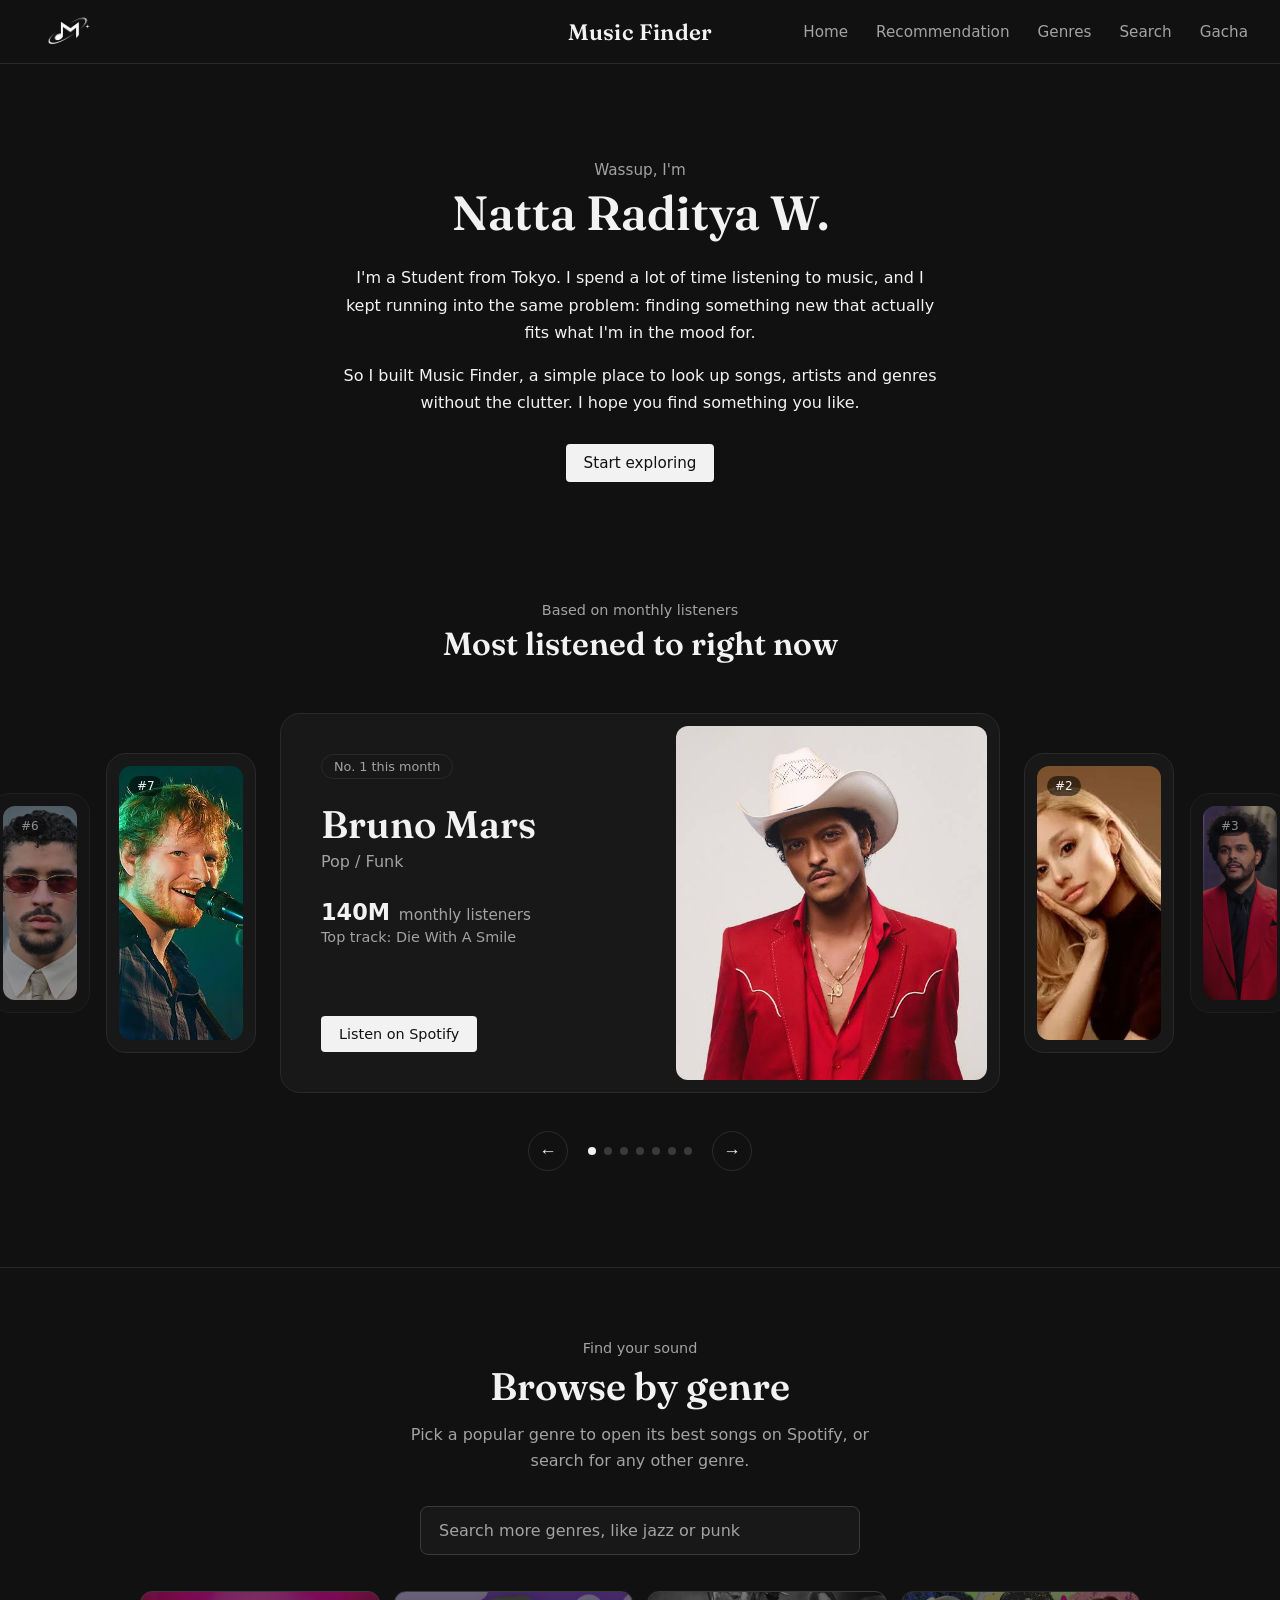
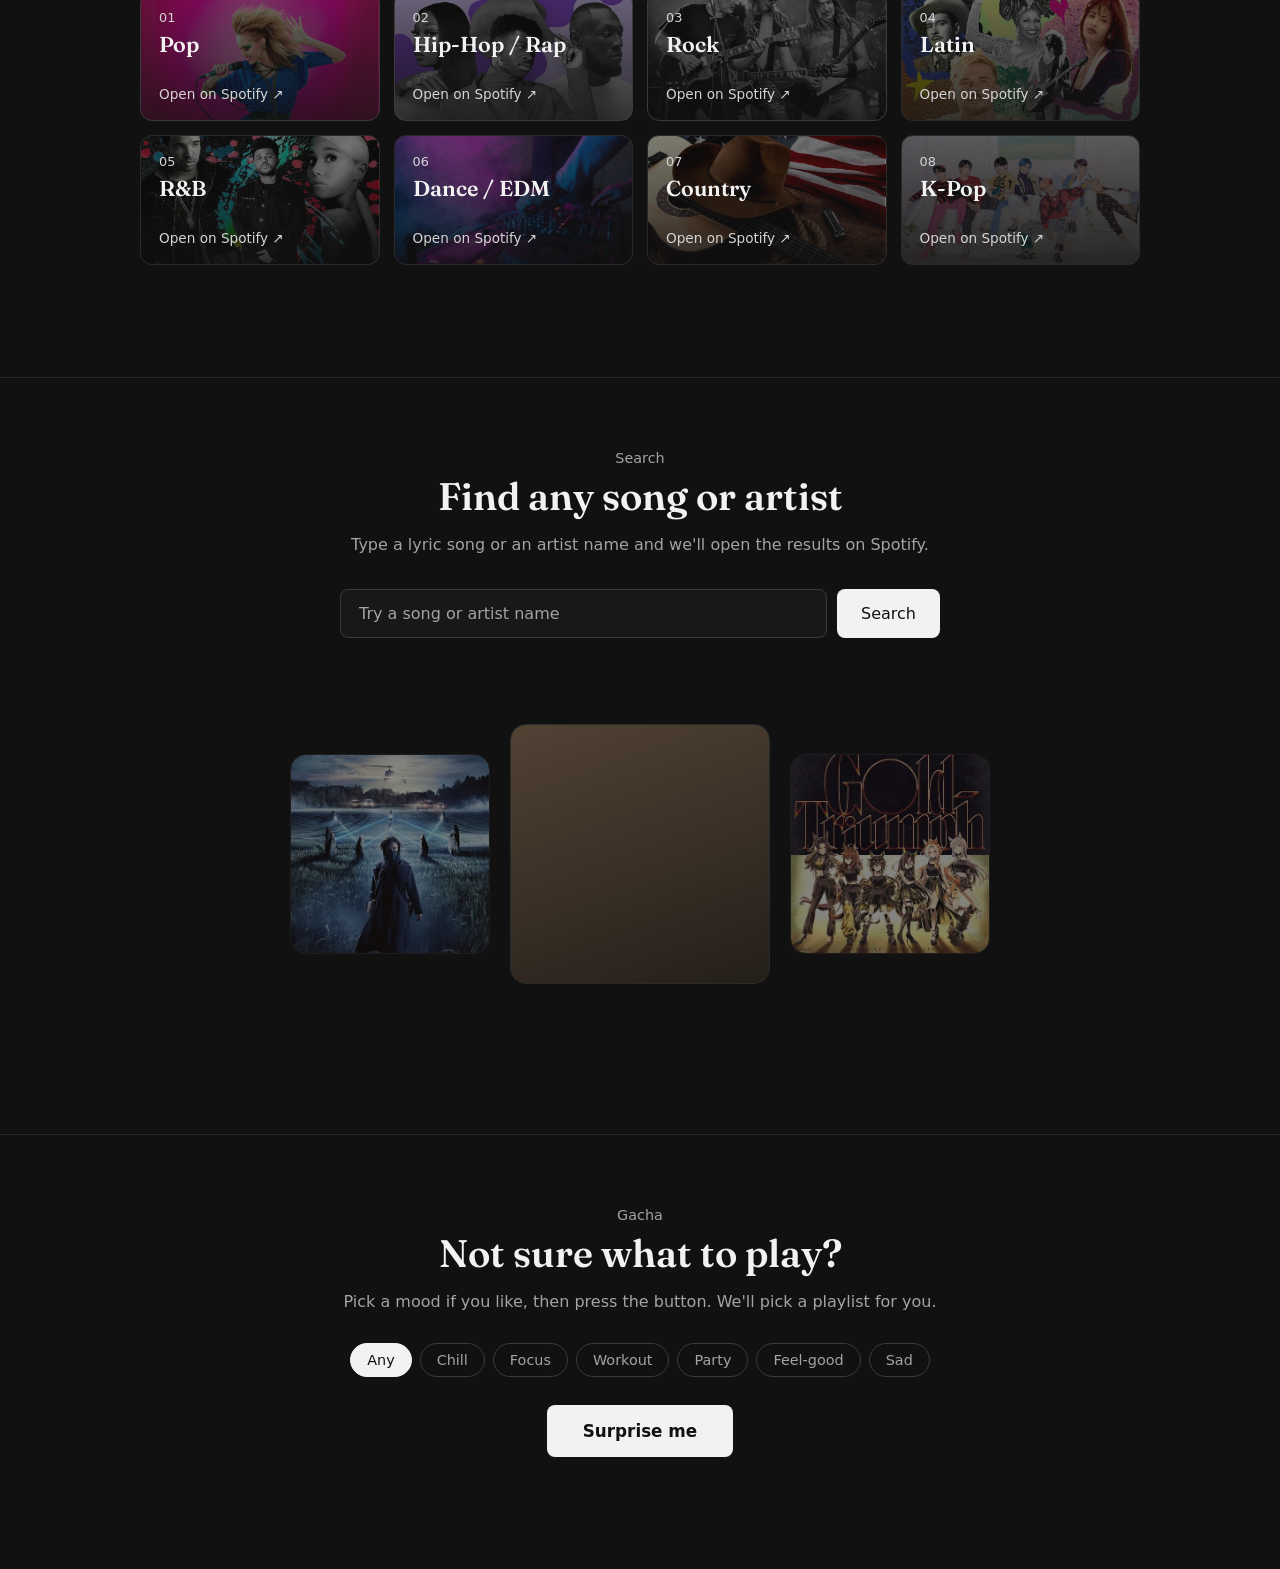
==== index.html @ 2c3370ac "Add files via upload" ====
<!DOCTYPE html>
<html lang="en">
<head>
  <meta charset="UTF-8">
  <meta name="viewport" content="width=device-width, initial-scale=1.0">
  <title>Music Finder</title>
  <link rel="stylesheet" href="musicfinder.css">
   <link rel="preconnect" href="https://fonts.googleapis.com">
  <link rel="preconnect" href="https://fonts.gstatic.com" crossorigin>
  <link href="https://fonts.googleapis.com/css2?family=Fraunces:opsz,wght@9..144,500;9..144,600&display=swap" rel="stylesheet">
</head>
<body>

  <header class="site-header">
    <a href="/" class="logo" aria-label="Music Finder home">
      <img src="LogoRB.png" alt="Music Finder logo">
    </a>

    <h1 class="site-title">Music Finder</h1>

    <nav class="site-nav" aria-label="Main">
      <ul>
        <li><a href="#">Home</a></li>
        <li><a href="#stage">Recommendation</a></li>
        <li><a href="#genres">Genres</a></li>
        <li><a href="#search">Search</a></li>
        <li><a href="#surprise">Gacha</a></li>
      </ul>
    </nav>
  </header>

    <main class="intro">
    <div class="intro-inner">
      <p class="intro-label">Wassup, I'm</p>
      <h2 class="intro-name"><!-- Natta Raditya W. -->Natta Raditya W.</h2>
 
      <p>
        I'm a Student from Tokyo. I spend a lot
        of time listening to music, and I kept running into the same problem:
        finding something new that actually fits what I'm in the mood for.
      </p>
      <p>
        So I built Music Finder, a simple place to look up songs, artists and
        genres without the clutter. I hope you find something you like.
      </p>
 
      <a href="#" class="intro-link">Start exploring</a>
    </div>
  </main>

  <section class="hero" aria-labelledby="hero-title">
    <div class="hero-head">
      <p class="hero-label">Based on monthly listeners</p>
      <h2 id="hero-title" class="hero-title">Most listened to right now</h2>
    </div>
 
    <div class="stage" id="stage"></div>
 
    <div class="hero-controls">
      <button class="arrow" id="prev" aria-label="Previous artist">&#8592;</button>
      <div class="dots" id="dots"></div>
      <button class="arrow" id="next" aria-label="Next artist">&#8594;</button>
    </div>
  </section>

   <section class="genres" id="genres" aria-labelledby="genres-title">
    <div class="genres-inner">
      <p class="genres-label">Find your sound</p>
      <h2 id="genres-title" class="genres-title">Browse by genre</h2>
      <p class="genres-help">Pick a popular genre to open its best songs on Spotify, or search for any other genre.</p>
 
      <div class="genre-search-wrap">
        <label for="genre-search" class="sr-only">Search genres</label>
        <input id="genre-search" class="genre-search" type="search" placeholder="Search more genres, like jazz or punk" autocomplete="off">
      </div>
 
      <div class="genre-grid" id="genre-grid"></div>
      <p class="genre-note" id="genre-note" hidden></p>
    </div>
  </section>

   <section class="search" id="search" aria-labelledby="search-title">
    <div class="search-inner">
      <p class="search-label">Search</p>
      <h2 id="search-title" class="search-title">Find any song or artist</h2>
      <p class="search-help">Type a lyric song or an artist name and we'll open the results on Spotify.</p>
 
      <form class="song-form" id="song-form" role="search">
        <label for="song-input" class="sr-only">Song or artist name</label>
        <input id="song-input" class="song-input" type="search" placeholder="Try a song or artist name" autocomplete="off">
        <button type="submit" class="song-btn">Search</button>
      </form>
    </div>

     <div class="pic-stage" id="pic-stage" aria-label="Pictures"></div>

  </section>

  <section class="surprise" id="surprise" aria-labelledby="surprise-title">
  <div class="surprise-inner">
    <p class="surprise-label">Gacha</p>
    <h2 id="surprise-title" class="surprise-title">Not sure what to play?</h2>
    <p class="surprise-help">Pick a mood if you like, then press the button. We'll pick a playlist for you.</p>
 
    <div class="mood-row" id="mood-row" role="group" aria-label="Pick a mood"></div>
 
    <button type="button" class="surprise-btn" id="surprise-btn">Surprise me</button>
 
    <div class="surprise-result" id="surprise-result" aria-live="polite" hidden>
      <p class="result-mood" id="result-mood"></p>
      <h3 class="result-title" id="result-title"></h3>
      <a class="result-link" id="result-link" target="_blank" rel="noopener">Open on Spotify &#8599;</a>
    </div>
 
    <div class="surprise-history" id="surprise-history" hidden>
      <p>Earlier picks</p>
      <ul id="history-list"></ul>
    </div>
  </div>
</section>
 
  <script src="musicfinder.js"></script>
  <script src="musicgenre.js"></script>
  <script src="musicsearcher.js"></script>
  <script src="musicgacha.js"></script>

</body>
</html>
---- musicfinder.css ----
:root {
  --bg: #111111;
  --text: #f2f2f2;
  --muted: #a3a3a3;
  --border: #2a2a2a;
  --header-height: 64px;
  --font-display: "Fraunces", Georgia, "Times New Roman", serif;
}

html {
  scroll-behavior: smooth;
  scroll-padding-top: var(--header-height);
}

* {
  box-sizing: border-box;
  margin: 0;
  padding: 0;
}

body {
  font-family: system-ui, -apple-system, "Segoe UI", Roboto, sans-serif;
  background: var(--bg);
  color: var(--text);
}

.site-header {
  display: grid;
  grid-template-columns: 1fr auto 1fr;
  align-items: center;
  height: var(--header-height);
  padding: 0 32px;
  border-bottom: 1px solid var(--border);
  background: var(--bg);
  position: sticky;
  top: 0;
  z-index: 100;
}

.logo {
  justify-self: start;
  display: flex;
  align-items: center;
}

.logo img {
  height: 48px;
  width: auto;
  display: block;
}

.site-title {
  font-family: var(--font-display);
  font-size: 1.4rem;
  font-weight: 600;
  letter-spacing: 0.01em;
}

.site-nav {
  justify-self: end;
}

.site-nav ul {
  display: flex;
  gap: 28px;
  list-style: none;
}

.site-nav a {
  color: var(--muted);
  text-decoration: none;
  font-size: 0.95rem;
}

.site-nav a:hover,
.site-nav a:focus-visible {
  color: var(--text);
  text-decoration: underline;
  text-underline-offset: 6px;
}

@media (max-width: 720px) {
  .site-header {
    grid-template-columns: 1fr;
    height: auto;
    padding: 12px 16px;
    gap: 8px;
    justify-items: center;
  }

  .logo,
  .site-nav {
    justify-self: center;
  }

  .site-nav ul {
    gap: 18px;
  }
}

.intro {
  display: flex;
  justify-content: center;
  padding: 96px 32px;
}

.intro-inner {
  max-width: 600px;
  text-align: center;
}

.intro-label {
  color: var(--muted);
  font-size: 0.95rem;
  margin-bottom: 4px;
}

.intro-name {
  font-family: var(--font-display);
  font-size: 3rem;
  font-weight: 600;
  line-height: 1.15;
  margin-bottom: 24px;
}

.intro-inner p {
  line-height: 1.7;
  margin-bottom: 16px;
}

.intro-inner p.intro-label {
  line-height: 1.4;
  margin-bottom: 4px;
}

.intro-link {
  display: inline-block;
  margin-top: 12px;
  padding: 10px 18px;
  color: var(--bg);
  background: var(--text);
  text-decoration: none;
  font-size: 0.95rem;
  border-radius: 4px;
}

.intro-link:hover,
.intro-link:focus-visible {
  background: #d4d4d4;
}

@media (max-width: 720px) {
  .intro {
    padding: 56px 20px;
  }

  .intro-name {
    font-size: 2rem;
  }
}

/* Hero slider */
.hero {
  padding: 24px 0 96px;
  overflow: hidden;
}

.hero-head {
  text-align: center;
  margin-bottom: 40px;
  padding: 0 20px;
}

.hero-label {
  color: var(--muted);
  font-size: 0.9rem;
  margin-bottom: 6px;
}

.hero-title {
  font-family: var(--font-display);
  font-size: 2rem;
  font-weight: 600;
}

.stage {
  position: relative;
  height: 400px;
  max-width: 1280px;
  margin: 0 auto;
  touch-action: pan-y;
  user-select: none;
}

.slide {
  position: absolute;
  top: 50%;
  left: 50%;
  width: 100px;
  height: 220px;
  background: #181818;
  border: 1px solid var(--border);
  border-radius: 20px;
  overflow: hidden;
  cursor: pointer;
  opacity: 0;
  pointer-events: none;
  transform: translate(-50%, -50%);
  transition: transform 0.5s ease, width 0.5s ease, height 0.5s ease, opacity 0.4s ease;
}

.slide[data-pos="0"]  { width: 720px; height: 380px; opacity: 1; cursor: default; pointer-events: auto; z-index: 3; }
.slide[data-pos="-1"] { width: 150px; height: 300px; opacity: 1; pointer-events: auto; z-index: 2; transform: translate(calc(-50% - 459px), -50%); }
.slide[data-pos="1"]  { width: 150px; height: 300px; opacity: 1; pointer-events: auto; z-index: 2; transform: translate(calc(-50% + 459px), -50%); }
.slide[data-pos="-2"] { opacity: 0.55; pointer-events: auto; z-index: 1; transform: translate(calc(-50% - 600px), -50%); }
.slide[data-pos="2"]  { opacity: 0.55; pointer-events: auto; z-index: 1; transform: translate(calc(-50% + 600px), -50%); }

.slide:not([data-pos="0"]):hover { border-color: #444; }

/* Text side (only visible on the centre card) */
.slide-info {
  position: absolute;
  top: 0;
  left: 0;
  bottom: 0;
  width: 55%;
  padding: 40px;
  display: flex;
  flex-direction: column;
  align-items: flex-start;
  opacity: 0;
  transition: opacity 0.2s ease;
}

.slide[data-pos="0"] .slide-info {
  opacity: 1;
  transition: opacity 0.4s ease 0.25s;
}

.slide-rank {
  font-size: 0.8rem;
  color: var(--muted);
  border: 1px solid var(--border);
  border-radius: 999px;
  padding: 4px 12px;
  margin-bottom: 24px;
}

.slide-name {
  font-family: var(--font-display);
  font-size: 2.4rem;
  font-weight: 600;
  line-height: 1.1;
  margin-bottom: 6px;
}

.slide-genre {
  color: var(--muted);
  margin-bottom: 28px;
}

.slide-listeners {
  font-size: 0.95rem;
  color: var(--muted);
  margin-bottom: 4px;
}

.slide-listeners strong {
  color: var(--text);
  font-size: 1.4rem;
  font-weight: 600;
  margin-right: 4px;
}

.slide-track {
  font-size: 0.9rem;
  color: var(--muted);
}

.slide-btn {
  margin-top: auto;
  padding: 10px 18px;
  background: var(--text);
  color: var(--bg);
  text-decoration: none;
  font-size: 0.9rem;
  border-radius: 4px;
}

.slide-btn:hover,
.slide-btn:focus-visible {
  background: #d4d4d4;
}

/* Art side (fills the whole card on the small ones) */
.slide-art {
  position: absolute;
  top: 12px;
  bottom: 12px;
  left: 12px;
  right: 12px;
  border-radius: 12px;
  background-color: hsl(var(--h) 18% 18%);
  background-image: linear-gradient(160deg, hsl(var(--h) 22% 26%), hsl(var(--h) 18% 12%));
  background-size: cover;
  background-position: center;
  display: flex;
  align-items: center;
  justify-content: center;
  transition: left 0.5s ease;
}

.slide[data-pos="0"] .slide-art {
  left: 55%;
}

.slide-initials {
  font-family: var(--font-display);
  font-size: 3rem;
  font-weight: 600;
  color: rgba(255, 255, 255, 0.35);
}

.slide[data-pos="0"] .slide-initials {
  font-size: 6rem;
}

.slide-badge {
  position: absolute;
  top: 10px;
  left: 10px;
  font-size: 0.75rem;
  color: var(--text);
  background: rgba(0, 0, 0, 0.55);
  padding: 3px 8px;
  border-radius: 999px;
}

.slide[data-pos="0"] .slide-badge {
  display: none;
}

/* Controls */
.hero-controls {
  display: flex;
  align-items: center;
  justify-content: center;
  gap: 20px;
  margin-top: 28px;
}

.arrow {
  width: 40px;
  height: 40px;
  border-radius: 50%;
  border: 1px solid var(--border);
  background: transparent;
  color: var(--text);
  font-size: 1.1rem;
  cursor: pointer;
}

.arrow:hover,
.arrow:focus-visible {
  border-color: #555;
}

.dots {
  display: flex;
  gap: 8px;
}

.dot {
  width: 8px;
  height: 8px;
  padding: 0;
  border: 0;
  border-radius: 50%;
  background: #3a3a3a;
  cursor: pointer;
}

.dot.active {
  background: var(--text);
}

@media (max-width: 1100px) {
  .slide[data-pos="-2"],
  .slide[data-pos="2"] { opacity: 0; pointer-events: none; }
}

@media (max-width: 800px) {
  .stage { height: 460px; }

  .slide[data-pos="0"] { width: min(86vw, 420px); height: 440px; }

  .slide[data-pos="-1"],
  .slide[data-pos="1"] { width: 60px; height: 300px; }
  .slide[data-pos="-1"] { transform: translate(calc(-50% - min(43vw, 210px) - 20px), -50%); }
  .slide[data-pos="1"]  { transform: translate(calc(-50% + min(43vw, 210px) + 20px), -50%); }

  /* centre card stacks: photo on top, text below */
  .slide-info { top: 52%; width: 100%; padding: 20px 24px; }
  .slide[data-pos="0"] .slide-art { left: 12px; bottom: 50%; }
  .slide-name { font-size: 1.8rem; }
  .slide-genre { margin-bottom: 12px; }
  .slide-rank { margin-bottom: 12px; }
  .slide-track { display: none; }
  .slide-initials { font-size: 2rem; }
  .slide[data-pos="0"] .slide-initials { font-size: 4rem; }
}

@media (prefers-reduced-motion: reduce) {
  .slide, .slide-art, .slide-info { transition: none !important; }
}

.sr-only {
  position: absolute;
  width: 1px;
  height: 1px;
  overflow: hidden;
  clip: rect(0 0 0 0);
  white-space: nowrap;
}
 
.genres {
  padding: 72px 32px 112px;
  border-top: 1px solid var(--border);
}
 
.genres-inner {
  max-width: 1000px;
  margin: 0 auto;
  text-align: center;
}
 
.genres-label {
  color: var(--muted);
  font-size: 0.9rem;
  margin-bottom: 6px;
}
 
.genres-title {
  font-family: var(--font-display);
  font-size: 2.4rem;
  font-weight: 600;
  margin-bottom: 12px;
}
 
.genres-help {
  color: var(--muted);
  max-width: 480px;
  margin: 0 auto 32px;
  line-height: 1.6;
}
 
.genre-search-wrap {
  max-width: 440px;
  margin: 0 auto 36px;
}
 
.genre-search {
  width: 100%;
  padding: 14px 18px;
  font: inherit;
  color: var(--text);
  background: #181818;
  border: 1px solid #3a3a3a;
  border-radius: 8px;
}
 
.genre-search::placeholder {
  color: var(--muted);
}
 
.genre-search:focus {
  outline: 2px solid var(--text);
  outline-offset: 2px;
}
 
.genre-grid {
  display: grid;
  grid-template-columns: repeat(4, 1fr);
  gap: 14px;
  text-align: left;
}
 
.genre-card {
  display: flex;
  flex-direction: column;
  min-height: 130px;
  padding: 18px;
  color: var(--text);
  text-decoration: none;
  background: #181818;
  border: 1px solid var(--border);
  border-radius: 12px;
  transition: border-color 0.2s ease, background 0.2s ease;
}
 
.genre-card:hover,
.genre-card:focus-visible {
  background: #202020;
  border-color: #666;
}
 
.genre-rank {
  font-size: 0.8rem;
  color: var(--muted);
}
 
.genre-name {
  font-family: var(--font-display);
  font-size: 1.35rem;
  font-weight: 600;
  margin-top: 6px;
}
 
.genre-go {
  margin-top: auto;
  font-size: 0.85rem;
  color: var(--muted);
}
 
.genre-card:hover .genre-go,
.genre-card:focus-visible .genre-go {
  color: var(--text);
}

.genre-card.has-image {
  background-image: linear-gradient(rgba(17, 17, 17, 0.55), rgba(17, 17, 17, 0.85)), var(--img);
  background-size: cover;
  background-position: center;
}
 
.genre-card.has-image:hover,
.genre-card.has-image:focus-visible {
  background-image: linear-gradient(rgba(17, 17, 17, 0.35), rgba(17, 17, 17, 0.8)), var(--img);
}
 
.genre-card.has-image .genre-rank,
.genre-card.has-image .genre-go {
  color: #d4d4d4;
}

.genre-card:nth-child(-n+3) {
  border-color: #3a3a3a;
}
 
.genre-note {
  color: var(--muted);
  margin-top: 8px;
}
 
.genre-note a {
  color: var(--text);
  text-underline-offset: 4px;
}
 
@media (max-width: 900px) {
  .genre-grid { grid-template-columns: repeat(3, 1fr); }
}
 
@media (max-width: 640px) {
  .genres { padding: 56px 16px 80px; }
  .genres-title { font-size: 2rem; }
  .genre-grid { grid-template-columns: repeat(2, 1fr); gap: 10px; }
  .genre-card { min-height: 110px; padding: 14px; }
}

.search {
  padding: 72px 32px 120px;
  border-top: 1px solid var(--border);
}
 
.search-inner {
  max-width: 600px;
  margin: 0 auto;
  text-align: center;
}
 
.search-label {
  color: var(--muted);
  font-size: 0.9rem;
  margin-bottom: 6px;
}
 
.search-title {
  font-family: var(--font-display);
  font-size: 2.4rem;
  font-weight: 600;
  margin-bottom: 12px;
}
 
.search-help {
  color: var(--muted);
  line-height: 1.6;
  margin-bottom: 32px;
}
 
.song-form {
  display: flex;
  gap: 10px;
}
 
.song-input {
  flex: 1;
  min-width: 0;
  padding: 14px 18px;
  font: inherit;
  color: var(--text);
  background: #181818;
  border: 1px solid #3a3a3a;
  border-radius: 8px;
}
 
.song-input::placeholder {
  color: var(--muted);
}
 
.song-input:focus {
  outline: 2px solid var(--text);
  outline-offset: 2px;
}
 
.song-btn {
  padding: 14px 24px;
  font: inherit;
  color: var(--bg);
  background: var(--text);
  border: 0;
  border-radius: 8px;
  cursor: pointer;
}
 
.song-btn:hover,
.song-btn:focus-visible {
  background: #d4d4d4;
}
 
@media (max-width: 640px) {
  .search { padding: 56px 16px 80px; }
  .search-title { font-size: 2rem; }
  .song-form { flex-direction: column; }
}

.surprise {
  padding: 72px 32px 112px;
  border-top: 1px solid var(--border);
}
 
.surprise-inner {
  max-width: 640px;
  margin: 0 auto;
  text-align: center;
}
 
.surprise-label {
  color: var(--muted);
  font-size: 0.9rem;
  margin-bottom: 6px;
}
 
.surprise-title {
  font-family: var(--font-display);
  font-size: 2.4rem;
  font-weight: 600;
  margin-bottom: 12px;
}
 
.surprise-help {
  color: var(--muted);
  line-height: 1.6;
  margin-bottom: 28px;
}
 
.mood-row {
  display: flex;
  flex-wrap: wrap;
  justify-content: center;
  gap: 8px;
  margin-bottom: 28px;
}
 
.mood-chip {
  padding: 8px 16px;
  font: inherit;
  font-size: 0.9rem;
  color: var(--muted);
  background: transparent;
  border: 1px solid #3a3a3a;
  border-radius: 999px;
  cursor: pointer;
}
 
.mood-chip:hover,
.mood-chip:focus-visible {
  color: var(--text);
  border-color: #666;
}
 
.mood-chip[aria-pressed="true"] {
  color: var(--bg);
  background: var(--text);
  border-color: var(--text);
}
 
.surprise-btn {
  padding: 16px 36px;
  font: inherit;
  font-size: 1.05rem;
  font-weight: 600;
  color: var(--bg);
  background: var(--text);
  border: 0;
  border-radius: 8px;
  cursor: pointer;
}
 
.surprise-btn:hover,
.surprise-btn:focus-visible {
  background: #d4d4d4;
}
 
.surprise-result {
  margin: 36px auto 0;
  padding: 28px 24px;
  background: #181818;
  border: 1px solid #3a3a3a;
  border-radius: 12px;
}
 
.surprise-result[hidden],
.surprise-history[hidden] {
  display: none;
}
 
.result-mood {
  color: var(--muted);
  font-size: 0.85rem;
  margin-bottom: 6px;
}
 
.result-title {
  font-family: var(--font-display);
  font-size: 1.8rem;
  font-weight: 600;
  margin-bottom: 20px;
}
 
.result-link {
  display: inline-block;
  padding: 10px 18px;
  color: var(--text);
  text-decoration: none;
  font-size: 0.95rem;
  border: 1px solid #666;
  border-radius: 4px;
}
 
.result-link:hover,
.result-link:focus-visible {
  background: #202020;
}
 
.surprise-history {
  margin-top: 24px;
  color: var(--muted);
  font-size: 0.9rem;
}
 
.surprise-history ul {
  list-style: none;
  display: flex;
  flex-wrap: wrap;
  justify-content: center;
  gap: 4px 18px;
  margin-top: 8px;
}
 
.surprise-history a {
  color: var(--muted);
  text-underline-offset: 4px;
}
 
.surprise-history a:hover,
.surprise-history a:focus-visible {
  color: var(--text);
}
 
@media (max-width: 640px) {
  .surprise { padding: 56px 16px 80px; }
  .surprise-title { font-size: 2rem; }
}

.pic-stage {
  position: relative;
  height: 320px;
  max-width: 1000px;
  margin: 56px auto 0;
  overflow: hidden;
}
 
.pic-slide {
  position: absolute;
  top: 50%;
  left: 50%;
  width: 260px;
  height: 260px;
  border-radius: 16px;
  border: 1px solid var(--border);
  background-color: hsl(var(--h) 18% 18%);
  background-image: var(--img), linear-gradient(160deg, hsl(var(--h) 22% 26%), hsl(var(--h) 18% 12%));
  background-size: cover;
  background-position: center;
  opacity: 0;
  cursor: pointer;
  transform: translate(-50%, -50%);
  transition: transform 0.6s ease, width 0.6s ease, height 0.6s ease, opacity 0.5s ease;
}
 
.pic-slide[data-pos="0"]  { opacity: 1; z-index: 2; cursor: default; }
.pic-slide[data-pos="-1"] { opacity: 0.5; z-index: 1; width: 200px; height: 200px; transform: translate(calc(-50% - 250px), -50%); }
.pic-slide[data-pos="1"]  { opacity: 0.5; z-index: 1; width: 200px; height: 200px; transform: translate(calc(-50% + 250px), -50%); }
 
@media (max-width: 640px) {
  .pic-stage { height: 220px; margin-top: 40px; }
  .pic-slide[data-pos="0"] { width: 78vw; height: 200px; }
  .pic-slide[data-pos="-1"] { width: 60px; height: 160px; transform: translate(calc(-50% - 44vw), -50%); }
  .pic-slide[data-pos="1"]  { width: 60px; height: 160px; transform: translate(calc(-50% + 44vw), -50%); }
}
 
@media (prefers-reduced-motion: reduce) {
  .pic-slide { transition: none !important; }
}
 
@media (max-width: 640px) {
  .search { padding: 56px 16px 80px; }
  .search-title { font-size: 2rem; }
  .song-form { flex-direction: column; }
}
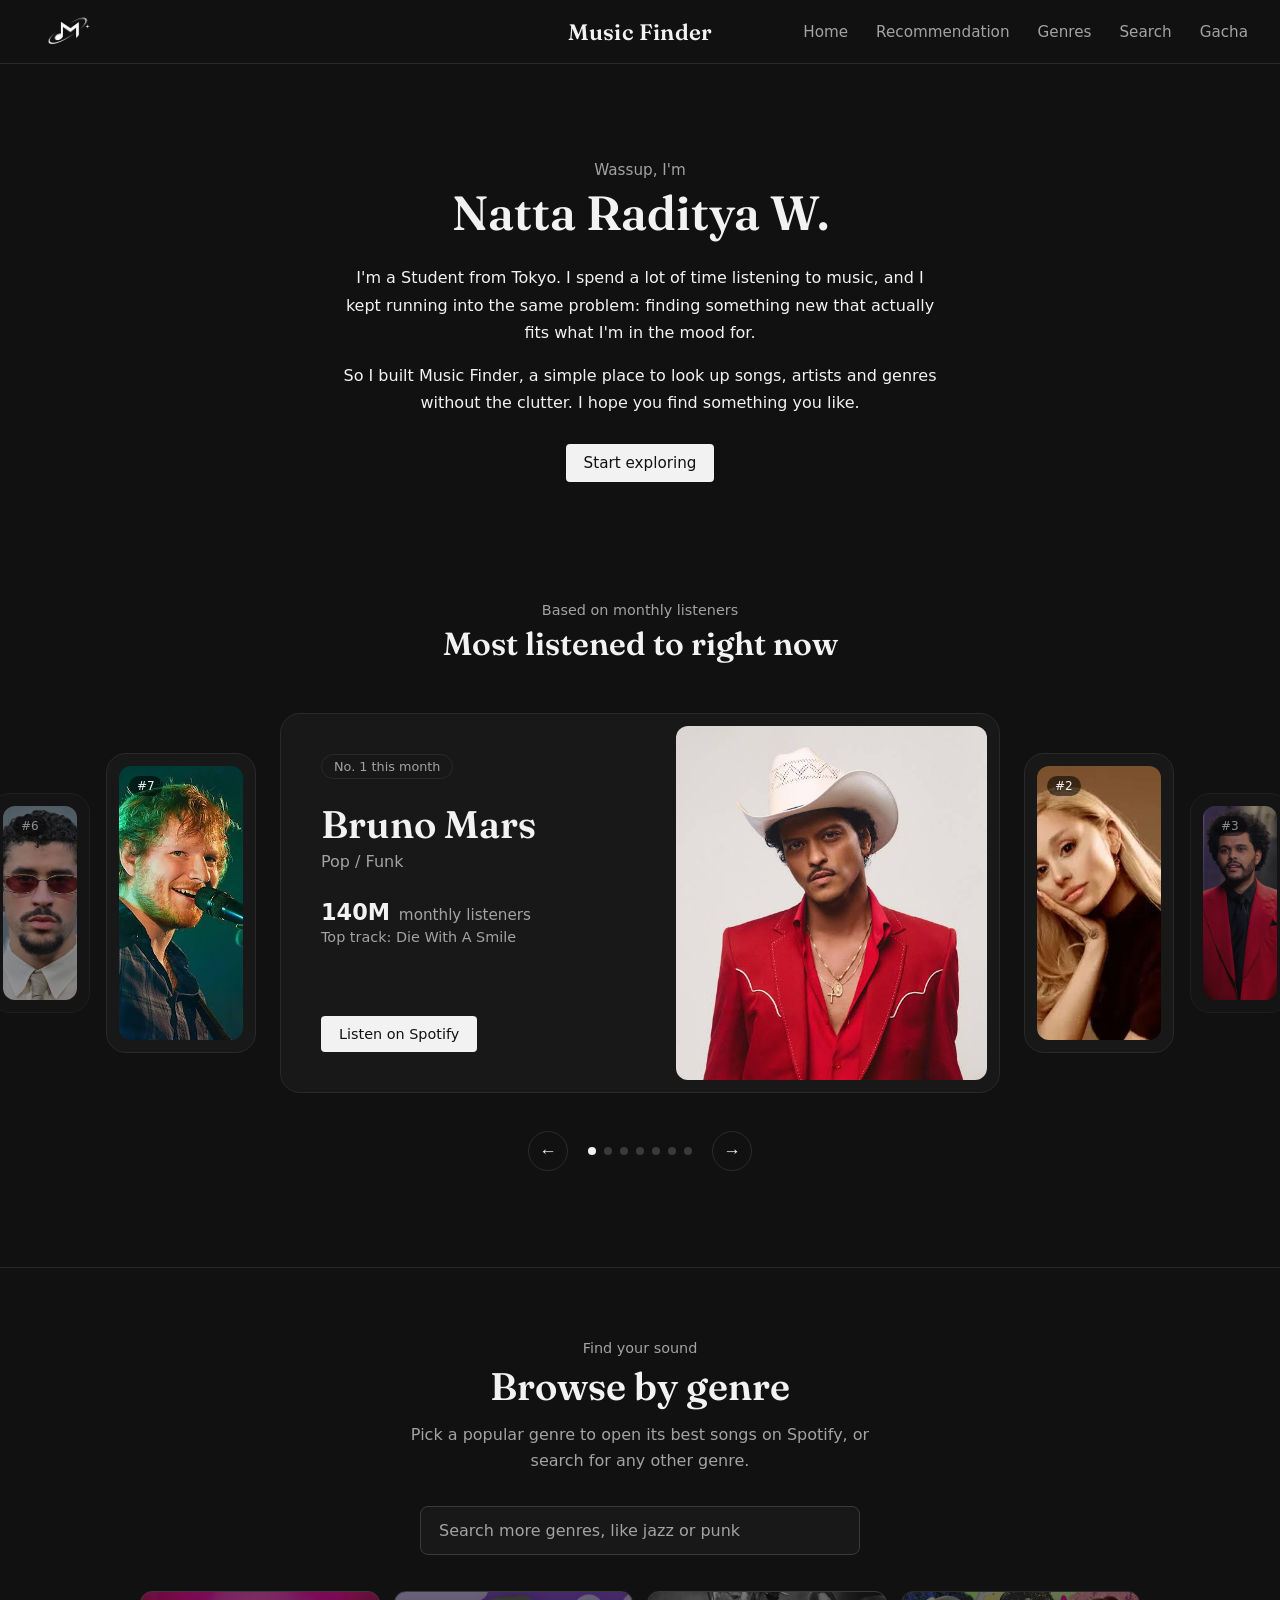
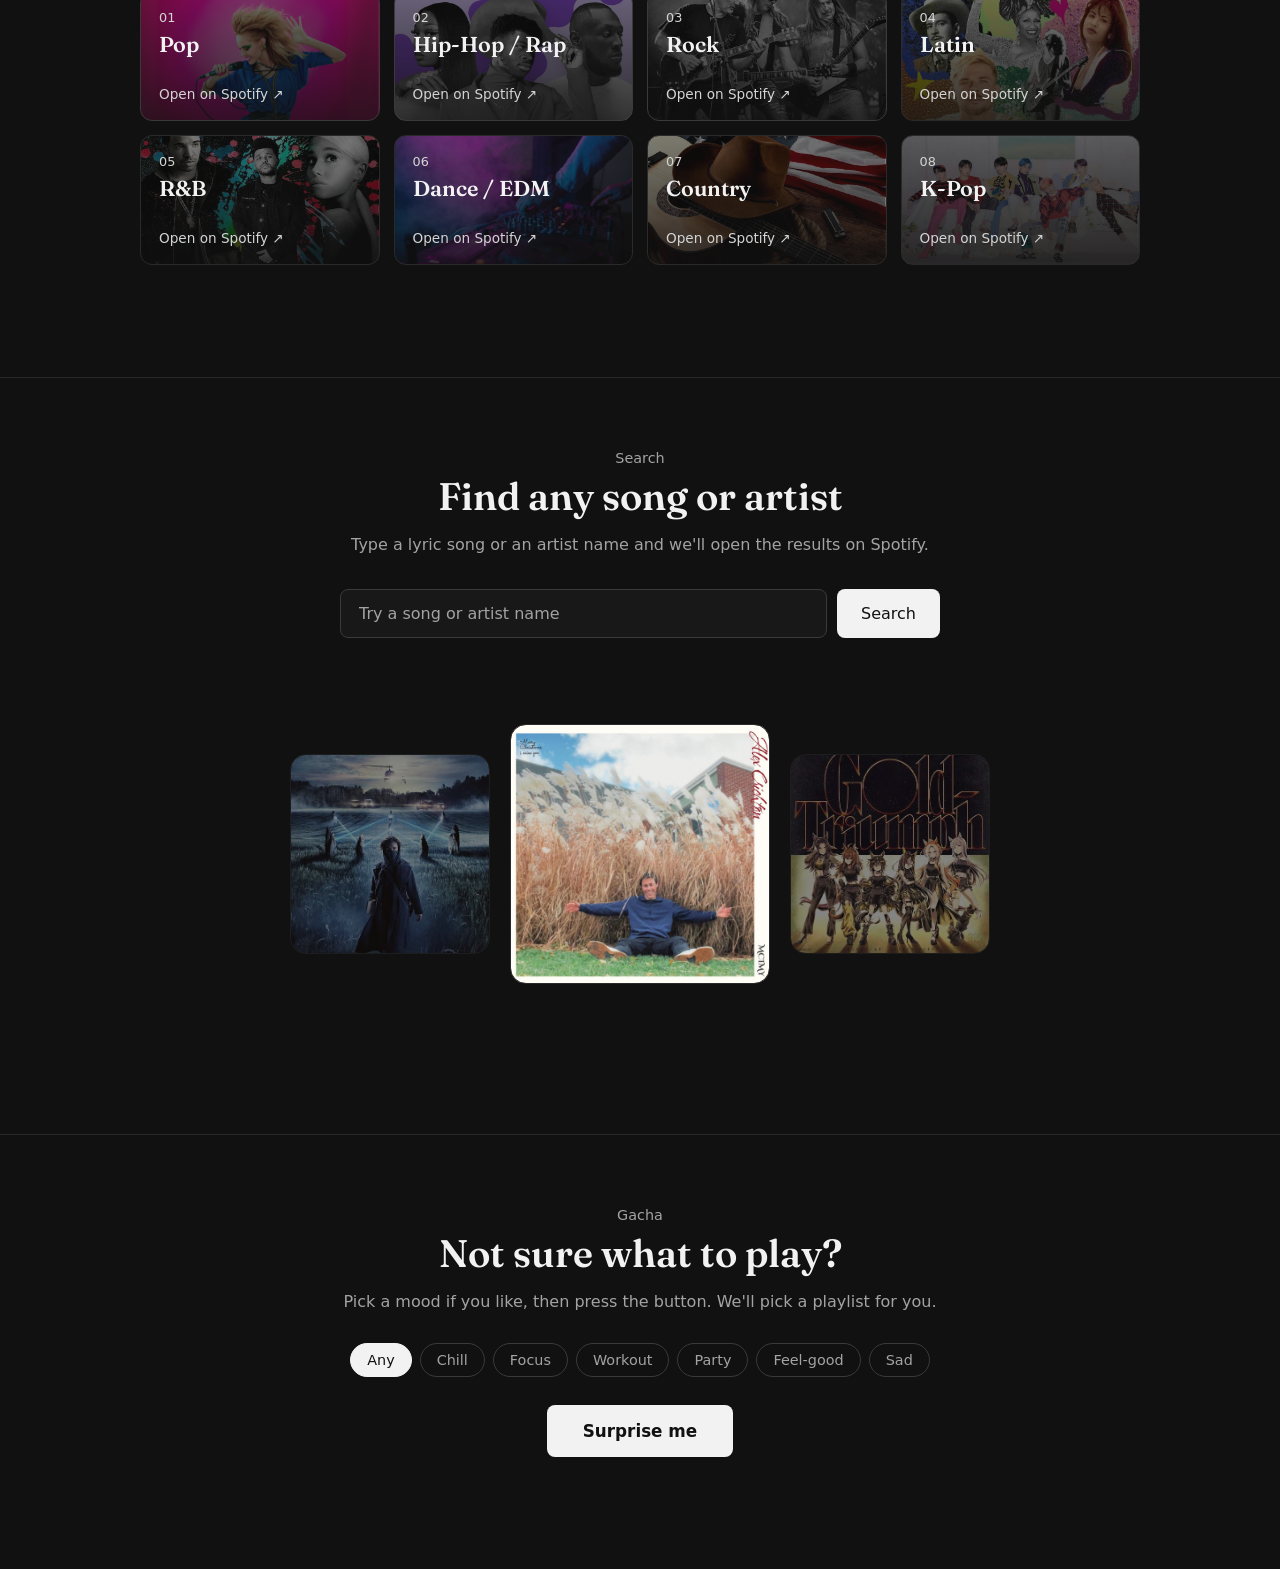
==== commit 1c15b473: "Add favicon link to index.html" ====
--- a/index.html
+++ b/index.html
@@ -8,6 +8,7 @@
    <link rel="preconnect" href="https://fonts.googleapis.com">
   <link rel="preconnect" href="https://fonts.gstatic.com" crossorigin>
   <link href="https://fonts.googleapis.com/css2?family=Fraunces:opsz,wght@9..144,500;9..144,600&display=swap" rel="stylesheet">
+  <link rel="icon" type="image/png" href="LogoRB.png">
 </head>
 <body>
 
